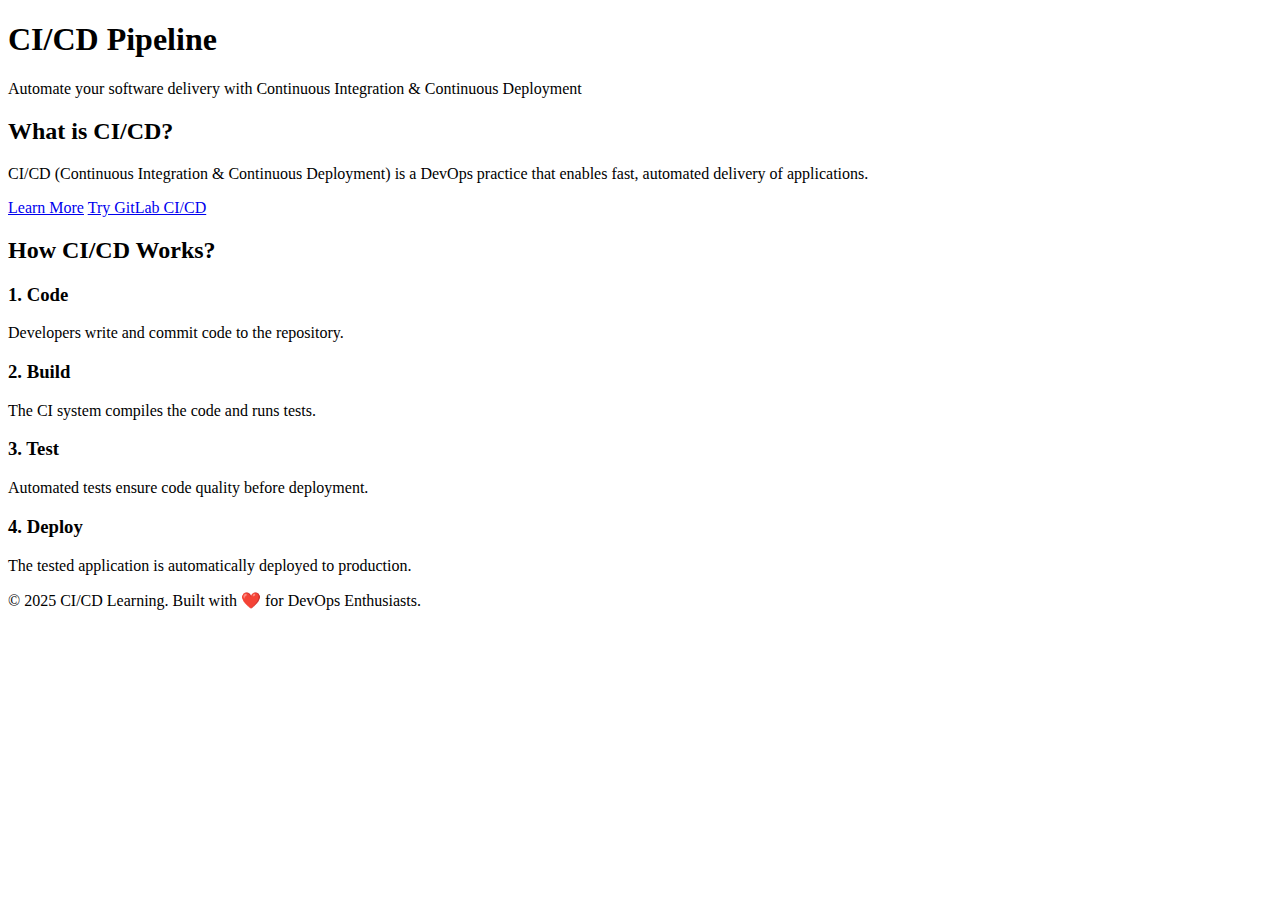
==== public/index.html @ 7a034d19 "fist commit" ====
<!DOCTYPE html>
<html lang="en">
  <head>
    <meta charset="UTF-8" />
    <meta name="viewport" content="width=device-width, initial-scale=1.0" />
    <title>CI/CD Explained | DevOps</title>
    <link rel="stylesheet" href="styles.css" />
  </head>
  <body>
    <header>
      <h1>CI/CD Pipeline</h1>
      <p>
        Automate your software delivery with Continuous Integration & Continuous
        Deployment
      </p>
    </header>

    <section class="intro">
      <h2>What is CI/CD?</h2>
      <p>
        CI/CD (Continuous Integration & Continuous Deployment) is a DevOps
        practice that enables fast, automated delivery of applications.
      </p>
      <div class="buttons">
        <a href="#learn-more" class="btn">Learn More</a>
        <a href="https://gitlab.com" class="btn">Try GitLab CI/CD</a>
      </div>
    </section>

    <section class="steps">
      <h2>How CI/CD Works?</h2>
      <div class="grid">
        <div class="card">
          <h3>1. Code</h3>
          <p>Developers write and commit code to the repository.</p>
        </div>
        <div class="card">
          <h3>2. Build</h3>
          <p>The CI system compiles the code and runs tests.</p>
        </div>
        <div class="card">
          <h3>3. Test</h3>
          <p>Automated tests ensure code quality before deployment.</p>
        </div>
        <div class="card">
          <h3>4. Deploy</h3>
          <p>The tested application is automatically deployed to production.</p>
        </div>
      </div>
    </section>

    <footer>
      <p>&copy; 2025 CI/CD Learning. Built with ❤️ for DevOps Enthusiasts.</p>
    </footer>
  </body>
</html>
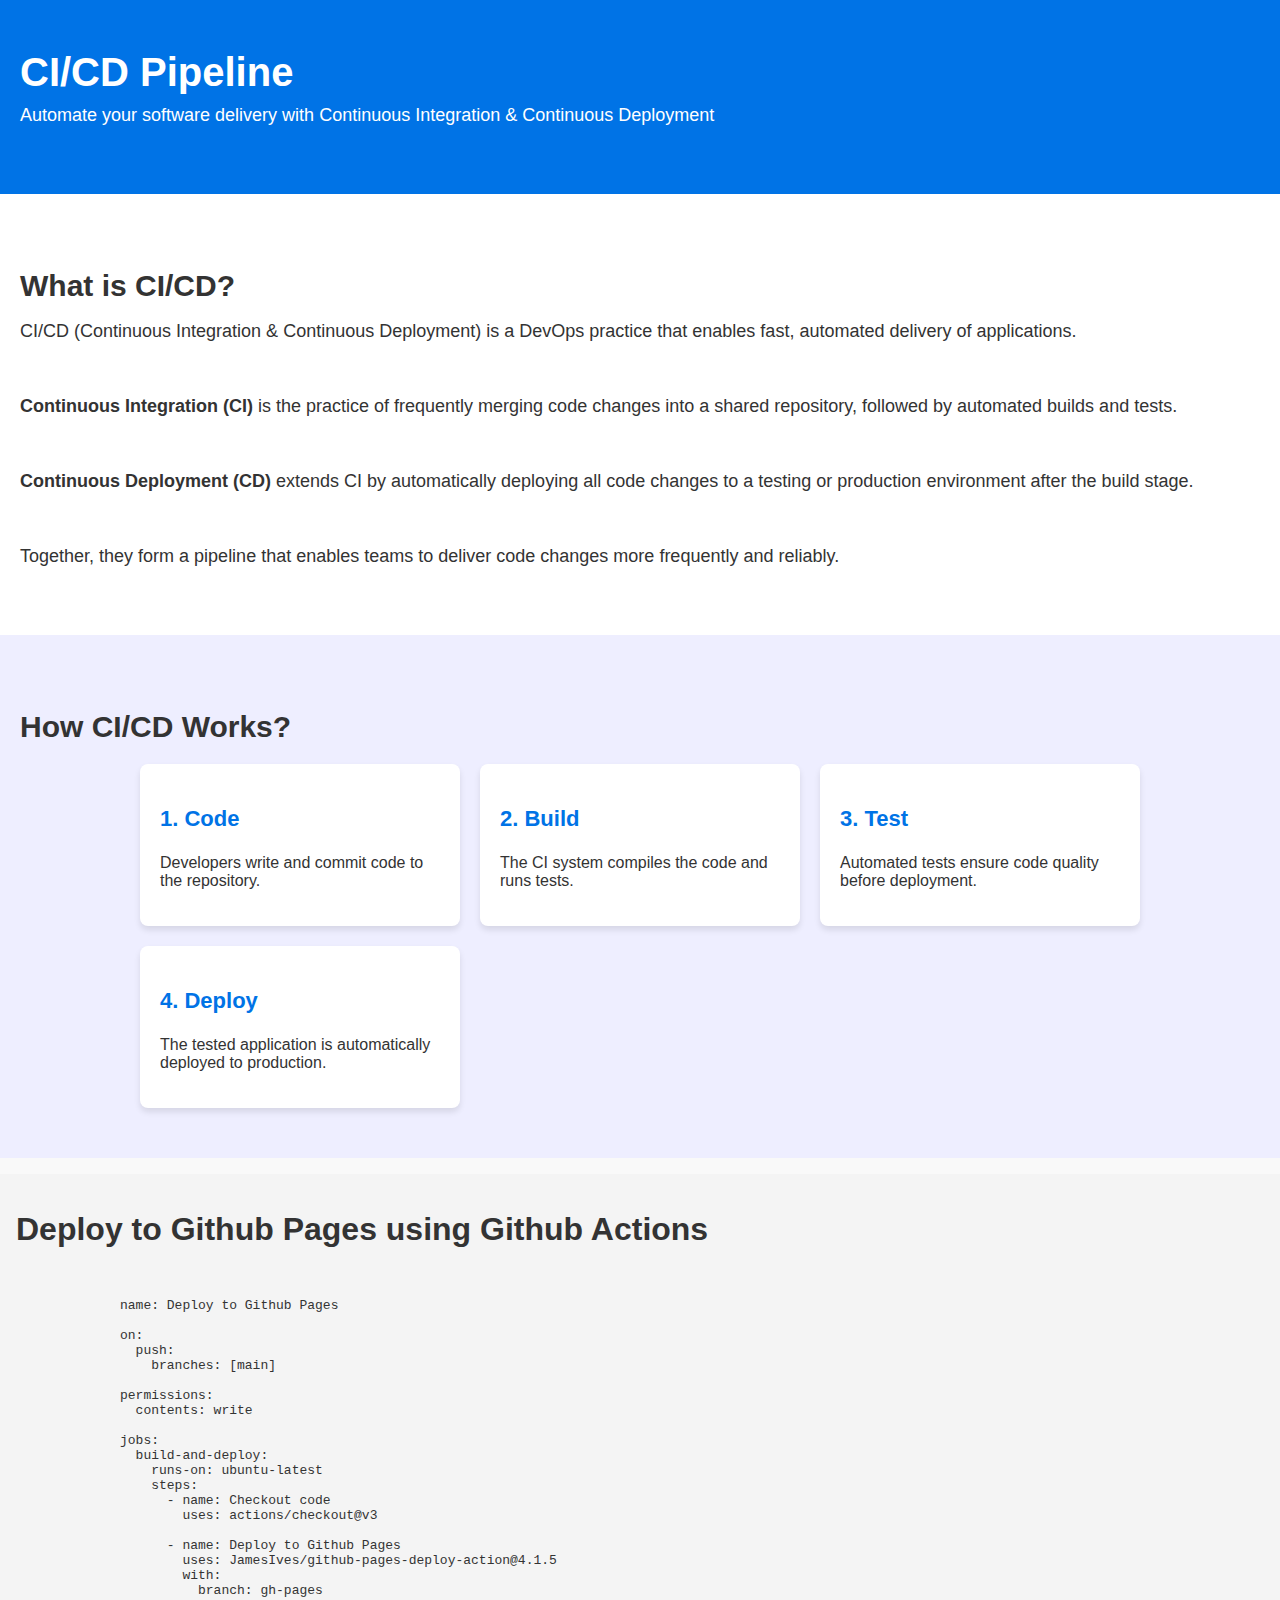
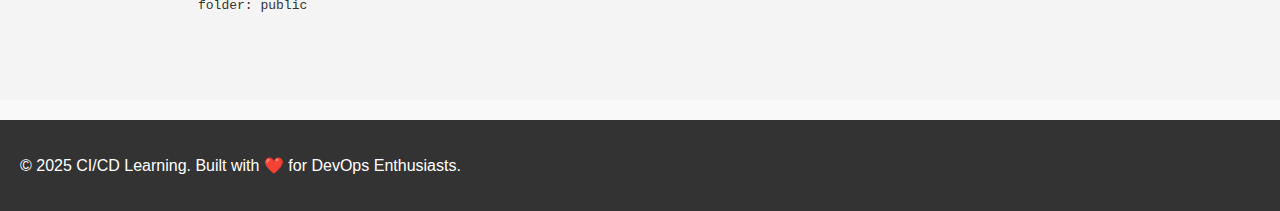
==== commit aa502ac1: "Add  deploy yml" ====
--- a/public/index.html
+++ b/public/index.html
@@ -6,6 +6,118 @@
     <title>CI/CD Explained | DevOps</title>
     <link rel="stylesheet" href="styles.css" />
   </head>
+  <style>
+    body {
+      font-family: Arial, sans-serif;
+      margin: 0;
+      padding: 0;
+      background-color: #f9f9f9;
+      color: #333;
+    }
+    pre {
+      background-color: #f4f4f4;
+      padding: 1em;
+      margin: 1em 0;
+      overflow-x: auto;
+    }
+    .deloy {
+      background-color: #f4f4f4;
+      padding: 1em;
+      margin: 1em 0;
+      overflow-x: auto;
+    }
+    header {
+      background: #0073e6;
+      color: white;
+      padding: 50px 20px;
+    }
+
+    header h1 {
+      margin: 0;
+      font-size: 40px;
+    }
+
+    header p {
+      font-size: 18px;
+      margin-top: 10px;
+    }
+
+    /* Introduction Section */
+    .intro {
+      background: white;
+      padding: 50px 20px;
+    }
+
+    .intro h2 {
+      font-size: 30px;
+      margin-bottom: 10px;
+    }
+
+    .intro p {
+      font-size: 18px;
+    }
+
+    .buttons {
+      margin-top: 20px;
+    }
+
+    .btn {
+      background: #0073e6;
+      color: white;
+      padding: 12px 20px;
+      margin: 10px;
+      text-decoration: none;
+      border-radius: 5px;
+    }
+
+    .btn:hover {
+      background: #005bb5;
+    }
+
+    /* Steps Section */
+    .steps {
+      background: #eef;
+      padding: 50px 20px;
+    }
+
+    .steps h2 {
+      font-size: 30px;
+      margin-bottom: 20px;
+    }
+
+    .grid {
+      display: grid;
+      grid-template-columns: repeat(auto-fit, minmax(250px, 1fr));
+      gap: 20px;
+      max-width: 1000px;
+      margin: auto;
+    }
+
+    .card {
+      background: white;
+      padding: 20px;
+      border-radius: 8px;
+      box-shadow: 0 4px 6px rgba(0, 0, 0, 0.1);
+    }
+
+    .card h3 {
+      font-size: 22px;
+      color: #0073e6;
+    }
+    pre {
+      background-color: #f4f4f4;
+      padding-left: 8em;
+      margin: 1em 0;
+      overflow-x: auto;
+    }
+    /* Footer */
+    footer {
+      background: #333;
+      color: white;
+      padding: 20px;
+      margin-top: 20px;
+    }
+  </style>
   <body>
     <header>
       <h1>CI/CD Pipeline</h1>
@@ -21,10 +133,27 @@
         CI/CD (Continuous Integration & Continuous Deployment) is a DevOps
         practice that enables fast, automated delivery of applications.
       </p>
-      <div class="buttons">
+      <br />
+      <p className="">
+        <strong>Continuous Integration (CI)</strong> is the practice of
+        frequently merging code changes into a shared repository, followed by
+        automated builds and tests.
+      </p>
+      <br />
+      <p className="">
+        <strong>Continuous Deployment (CD)</strong> extends CI by automatically
+        deploying all code changes to a testing or production environment after
+        the build stage.
+      </p>
+      <br />
+      <p className="text-lg text-slate-700 dark:text-slate-300">
+        Together, they form a pipeline that enables teams to deliver code
+        changes more frequently and reliably.
+      </p>
+      <!-- <div class="buttons">
         <a href="#learn-more" class="btn">Learn More</a>
         <a href="https://gitlab.com" class="btn">Try GitLab CI/CD</a>
-      </div>
+      </div> -->
     </section>
 
     <section class="steps">
@@ -47,6 +176,36 @@
           <p>The tested application is automatically deployed to production.</p>
         </div>
       </div>
+    </section>
+
+    <section class="deloy">
+      <h1>Deploy to Github Pages using Github Actions</h1>
+      <pre>
+        <code class="language-yaml code">
+name: Deploy to Github Pages
+
+on:
+  push:
+    branches: [main]
+
+permissions:
+  contents: write
+
+jobs:
+  build-and-deploy:
+    runs-on: ubuntu-latest
+    steps:
+      - name: Checkout code
+        uses: actions/checkout@v3
+
+      - name: Deploy to Github Pages
+        uses: JamesIves/github-pages-deploy-action@4.1.5
+        with:
+          branch: gh-pages
+          folder: public
+
+        </code>
+      </pre>
     </section>
 
     <footer>
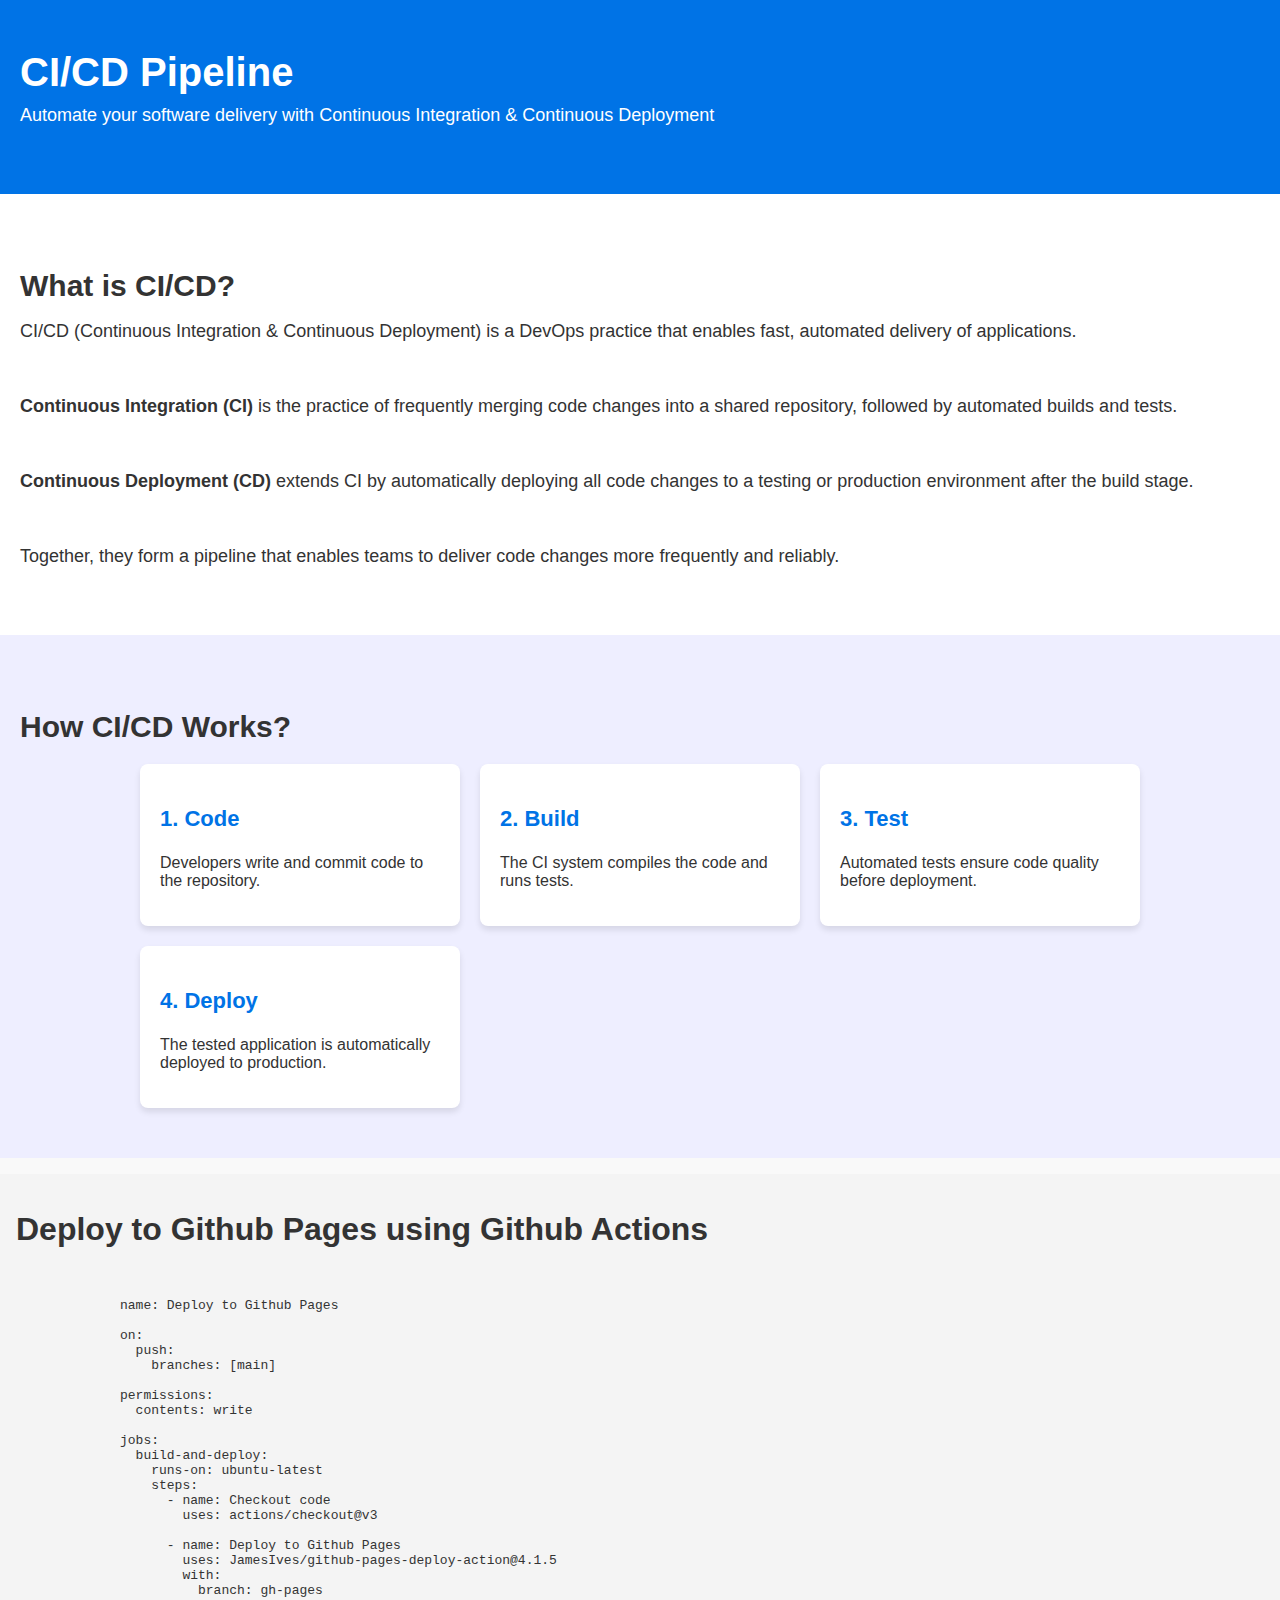
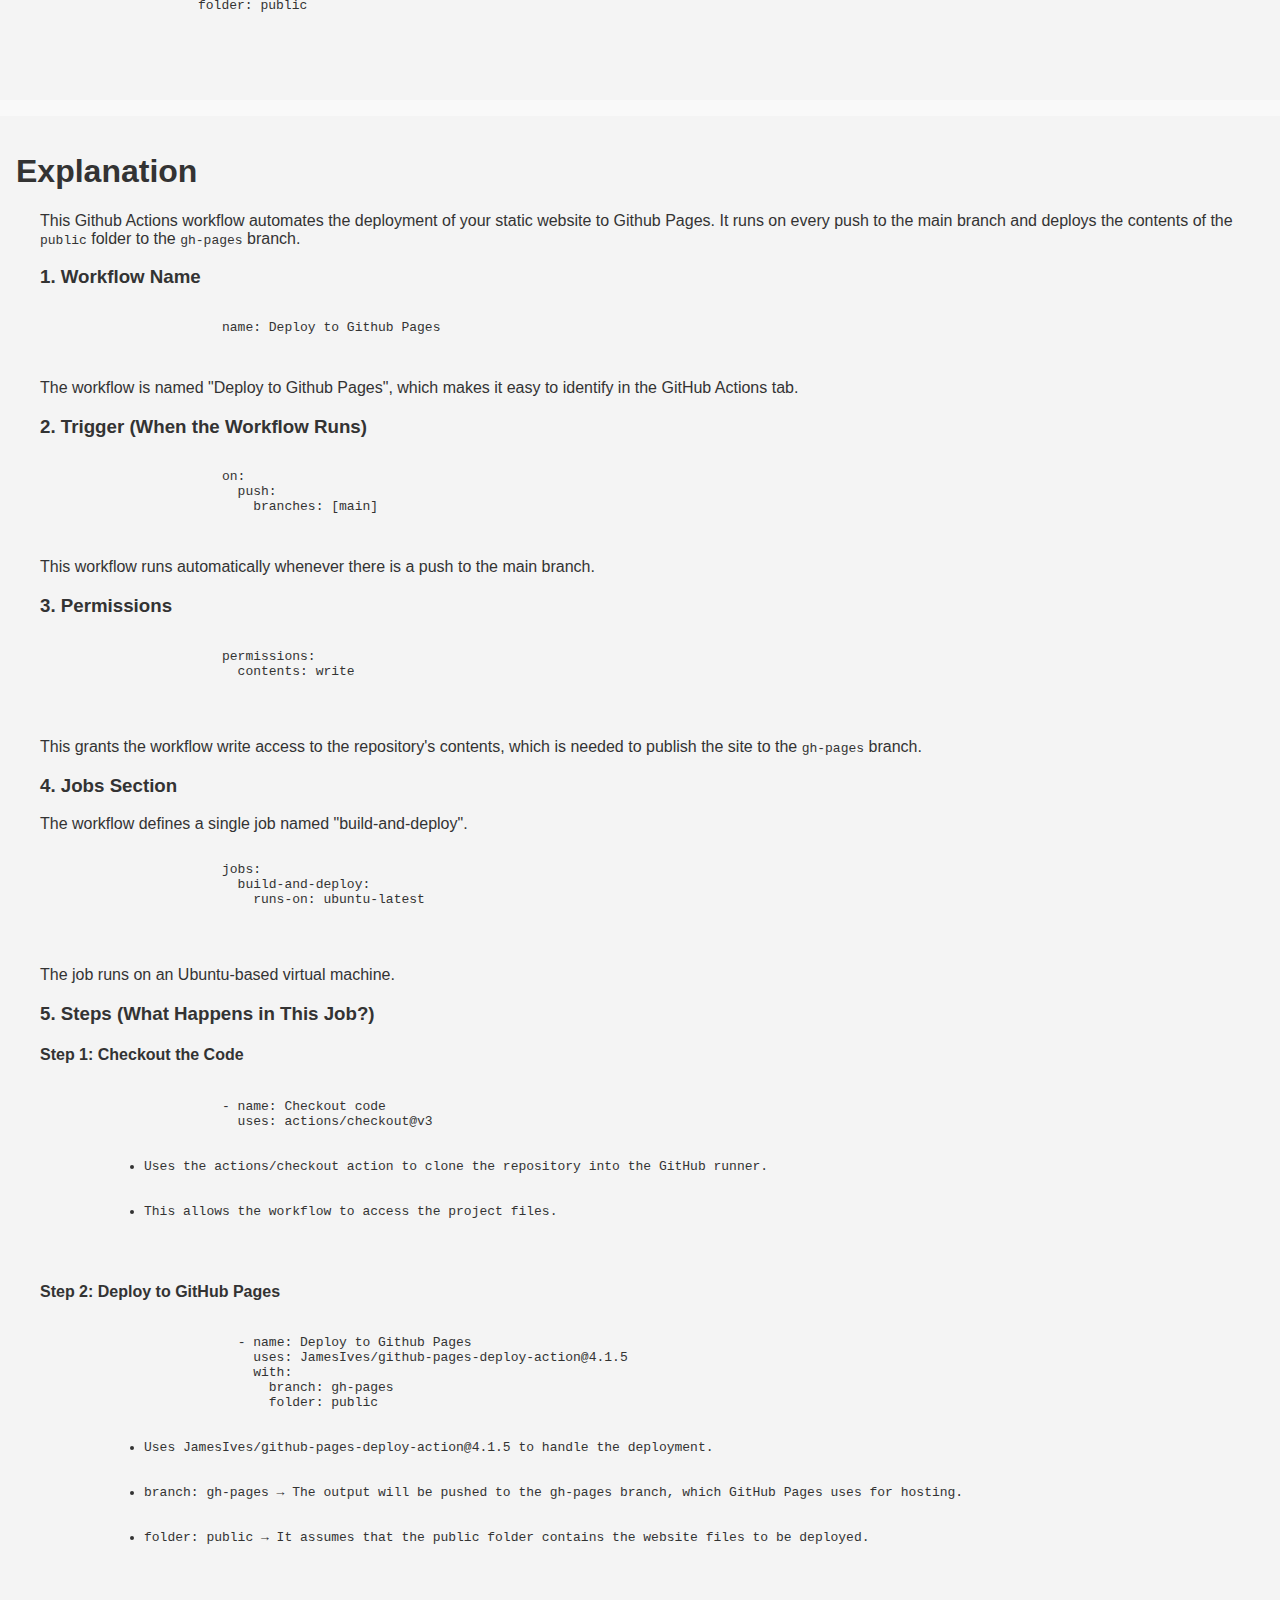
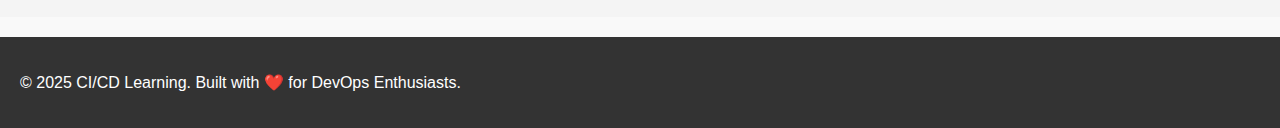
==== commit 0828c2e5: "add workflow explanation" ====
--- a/public/index.html
+++ b/public/index.html
@@ -110,6 +110,9 @@
       margin: 1em 0;
       overflow-x: auto;
     }
+    .explanation {
+      padding-left: 24px;
+    }
     /* Footer */
     footer {
       background: #333;
@@ -208,6 +211,82 @@
       </pre>
     </section>
 
+    <section class="deloy">
+      <h1>Explanation</h1>
+      <p style="padding-left: 24px">
+        This Github Actions workflow automates the deployment of your static
+        website to Github Pages. It runs on every push to the main branch and
+        deploys the contents of the <code>public</code> folder to the
+        <code>gh-pages</code> branch.
+      </p>
+      <div class="explanation">
+        <h3>1. Workflow Name</h3>
+        <pre>
+          <code>name: Deploy to Github Pages</code>
+        </pre>
+        <p>
+          The workflow is named "Deploy to Github Pages", which makes it easy to
+          identify in the GitHub Actions tab.
+        </p>
+        <h3>2. Trigger (When the Workflow Runs)</h3>
+        <pre>
+          <code>on:
+            push:
+              branches: [main]</code>
+        </pre>
+        <p>
+          This workflow runs automatically whenever there is a push to the main
+          branch.
+        </p>
+        <h3>3. Permissions</h3>
+        <pre>
+          <code>permissions:
+            contents: write
+          </code>
+        </pre>
+        <p>
+          This grants the workflow write access to the repository's contents,
+          which is needed to publish the site to the
+          <code>gh-pages</code> branch.
+        </p>
+        <div>
+          <h3>4. Jobs Section</h3>
+          <p>The workflow defines a single job named "build-and-deploy".</p>
+          <pre>
+          <code>jobs:
+            build-and-deploy:
+              runs-on: ubuntu-latest
+          </code>
+        </pre>
+          <p>The job runs on an Ubuntu-based virtual machine.</p>
+        </div>
+        <div>
+          <h3>5. Steps (What Happens in This Job?)</h3>
+          <h4>Step 1: Checkout the Code</h4>
+          <pre>
+          <code>- name: Checkout code
+            uses: actions/checkout@v3
+          </code>
+          <li>Uses the actions/checkout action to clone the repository into the GitHub runner.</li>
+          <li>This allows the workflow to access the project files.</li>
+        </pre>
+
+          <h4>Step 2: Deploy to GitHub Pages</h4>
+          <pre>
+            <code>- name: Deploy to Github Pages
+              uses: JamesIves/github-pages-deploy-action@4.1.5
+              with:
+                branch: gh-pages
+                folder: public
+           </code>
+           <li>Uses JamesIves/github-pages-deploy-action@4.1.5 to handle the deployment.</li>
+           <li>branch: gh-pages → The output will be pushed to the gh-pages branch, which GitHub Pages uses for hosting.</li>
+           <li>folder: public → It assumes that the public folder contains the website files to be deployed.</li>
+          </pre>
+        </div>
+      </div>
+    </section>
+
     <footer>
       <p>&copy; 2025 CI/CD Learning. Built with ❤️ for DevOps Enthusiasts.</p>
     </footer>
